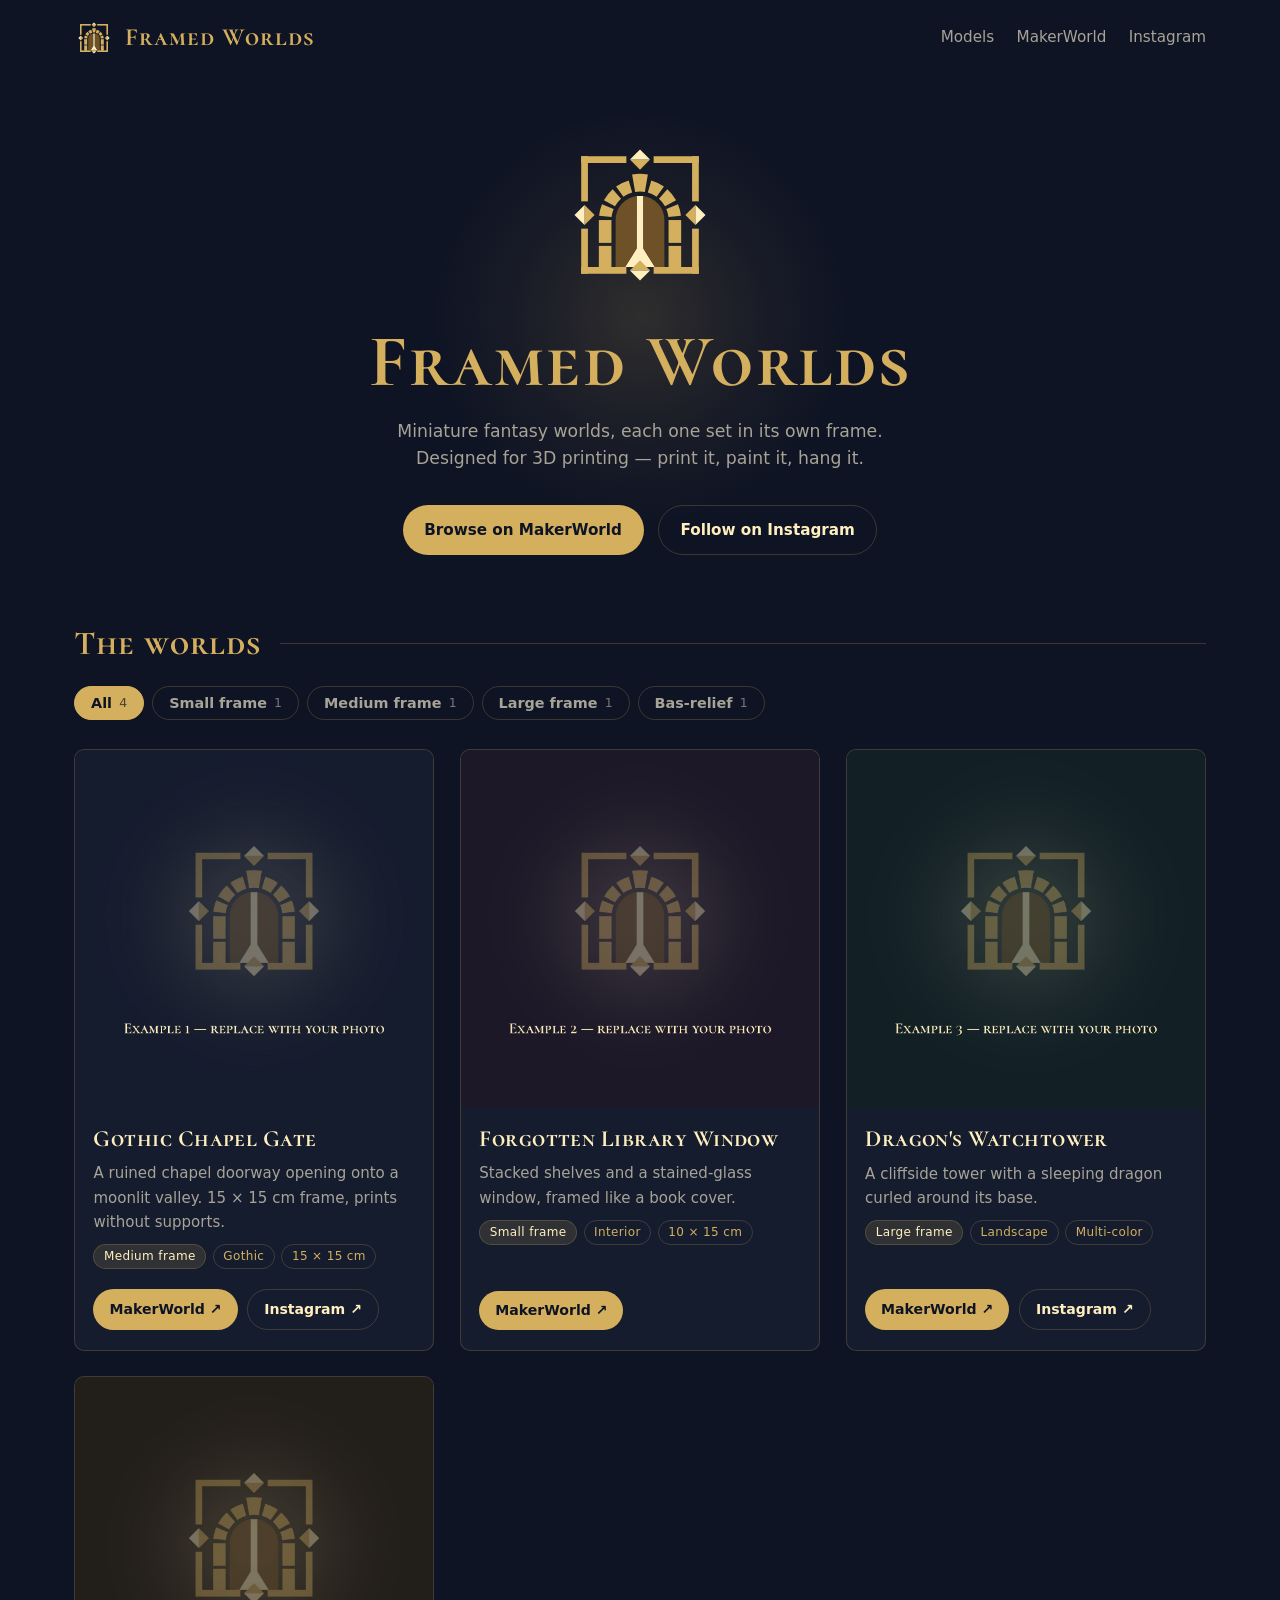
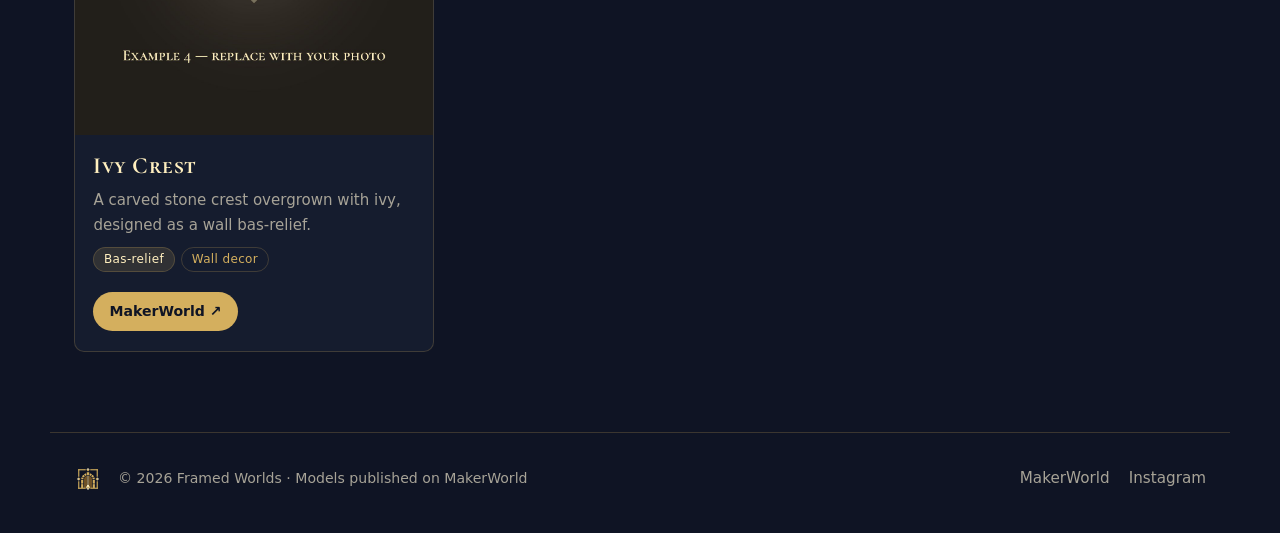
==== index.html @ 272e2575 "Add files via upload" ====
<!DOCTYPE html>
<html lang="en">
<head>
  <meta charset="utf-8">
  <meta name="viewport" content="width=device-width, initial-scale=1">
  <title>Framed Worlds — 3D printable framed fantasy dioramas</title>
  <meta name="description" content="Miniature fantasy worlds set in their own frames. 3D printable models available on MakerWorld.">
  <meta name="theme-color" content="#0F1424">

  <!-- Domaine du site (aperçus de liens partagés) -->
  <link rel="canonical" href="https://framedworlds.com/">
  <meta property="og:url" content="https://framedworlds.com/">
  <meta property="og:image" content="https://framedworlds.com/assets/og-image.png">

  <meta property="og:type" content="website">
  <meta property="og:title" content="Framed Worlds">
  <meta property="og:description" content="Miniature fantasy worlds set in their own frames. 3D printable models on MakerWorld.">
  <meta property="og:image:width" content="1200">
  <meta property="og:image:height" content="630">
  <meta name="twitter:card" content="summary_large_image">

  <link rel="icon" href="assets/favicon.svg" type="image/svg+xml">
  <link rel="apple-touch-icon" href="assets/apple-touch-icon.png">
  <link rel="preload" href="assets/fonts/cormorant-sc-700.woff2" as="font" type="font/woff2" crossorigin>
  <link rel="stylesheet" href="styles.css">
</head>
<body>
  <a class="skip" href="#models">Skip to models</a>

  <header class="site-header">
    <a class="brand" href="./" aria-label="Framed Worlds — home">
      <img src="assets/icon.svg" alt="" width="40" height="40">
      <span>Framed Worlds</span>
    </a>
    <nav aria-label="Main">
      <a href="#models">Models</a>
      <a data-link="makerworld" href="#" target="_blank" rel="noopener">MakerWorld</a>
      <a data-link="instagram" href="#" target="_blank" rel="noopener">Instagram</a>
    </nav>
  </header>

  <main>
    <section class="hero">
      <div class="hero-glow" aria-hidden="true"></div>
      <img class="hero-icon" src="assets/icon.svg" alt="" width="168" height="168">
      <h1>Framed Worlds</h1>
      <p class="tagline">Miniature fantasy worlds, each one set in its own frame.<br>
        Designed for 3D printing — print it, paint it, hang it.</p>
      <div class="actions">
        <a class="btn btn-primary" data-link="makerworld" href="#" target="_blank" rel="noopener">Browse on MakerWorld</a>
        <a class="btn btn-ghost" data-link="instagram" href="#" target="_blank" rel="noopener">Follow on Instagram</a>
      </div>
    </section>

    <section id="models" class="models" aria-labelledby="models-title">
      <div class="section-head">
        <h2 id="models-title">The worlds</h2>
        <span class="rule" aria-hidden="true"></span>
      </div>
      <div id="filters" class="filters" role="group" aria-label="Filter by category" hidden></div>
      <div id="grid" class="grid" aria-live="polite">
        <p class="status">Loading…</p>
      </div>
    </section>
  </main>

  <footer class="site-footer">
    <img src="assets/icon.svg" alt="" width="28" height="28">
    <p>© <span id="year">2026</span> Framed Worlds · Models published on MakerWorld</p>
    <nav aria-label="Footer">
      <a data-link="makerworld" href="#" target="_blank" rel="noopener">MakerWorld</a>
      <a data-link="instagram" href="#" target="_blank" rel="noopener">Instagram</a>
    </nav>
  </footer>

  <script src="app.js" defer></script>
</body>
</html>
---- styles.css ----
/* Framed Worlds — palette tirée du logo */
@font-face {
  font-family: "Cormorant SC";
  src: url("assets/fonts/cormorant-sc-600.woff2") format("woff2");
  font-weight: 600;
  font-display: swap;
}
@font-face {
  font-family: "Cormorant SC";
  src: url("assets/fonts/cormorant-sc-700.woff2") format("woff2");
  font-weight: 700;
  font-display: swap;
}

:root {
  --night: #0F1424;
  --surface: #151C2E;
  --surface-2: #1B2338;
  --gold: #D4AF5E;
  --light: #FFEFBF;
  --bronze: #6E5126;
  --text: #ECE6D6;
  --muted: #A7A397;
  --line: rgba(212, 175, 94, 0.22);
  --radius: 10px;
  --display: "Cormorant SC", "Cormorant Garamond", Georgia, serif;
  --body: system-ui, -apple-system, "Segoe UI", Roboto, "Helvetica Neue", Arial, sans-serif;
}

*, *::before, *::after { box-sizing: border-box; }
html { scroll-behavior: smooth; }
body {
  margin: 0;
  background: var(--night);
  color: var(--text);
  font: 400 1rem/1.6 var(--body);
  -webkit-font-smoothing: antialiased;
}
img { max-width: 100%; display: block; }
a { color: var(--light); }
a:focus-visible, button:focus-visible {
  outline: 2px solid var(--light);
  outline-offset: 3px;
  border-radius: 4px;
}

.skip {
  position: absolute; left: -999px; top: 0;
  background: var(--gold); color: var(--night); padding: .5rem 1rem; z-index: 10;
}
.skip:focus { left: 1rem; top: 1rem; }

/* Header */
.site-header {
  display: flex; align-items: center; justify-content: space-between; gap: 1rem;
  max-width: 1180px; margin: 0 auto; padding: 1.1rem 1.5rem;
}
.brand {
  display: flex; align-items: center; gap: .7rem;
  color: var(--gold); text-decoration: none;
  font: 700 1.55rem/1 var(--display); letter-spacing: .04em;
}
.site-header nav { display: flex; gap: 1.4rem; }
.site-header nav a, .site-footer nav a {
  color: var(--muted); text-decoration: none; font-size: .95rem;
  transition: color .15s;
}
.site-header nav a:hover, .site-footer nav a:hover { color: var(--light); }

/* Hero */
.hero {
  position: relative; overflow: hidden;
  text-align: center;
  padding: 3.5rem 1.5rem 4.5rem;
}
.hero-glow {
  position: absolute; left: 50%; top: 2rem; width: 420px; height: 420px;
  transform: translateX(-50%);
  background: radial-gradient(circle, rgba(212, 175, 94, .16) 0%, rgba(212, 175, 94, .05) 42%, transparent 70%);
  pointer-events: none;
}
.hero-icon { position: relative; margin: 0 auto 1.6rem; width: 168px; height: 168px; }
.hero h1 {
  position: relative; margin: 0;
  font: 700 clamp(2.6rem, 7vw, 4.6rem)/1 var(--display);
  color: var(--gold); letter-spacing: .03em;
}
.tagline {
  position: relative; max-width: 38rem; margin: 1.2rem auto 2rem;
  color: var(--muted); font-size: 1.08rem;
}
.actions { position: relative; display: flex; gap: .9rem; justify-content: center; flex-wrap: wrap; }

.btn {
  display: inline-flex; align-items: center; justify-content: center;
  padding: .75rem 1.35rem; border-radius: 999px;
  font-weight: 600; font-size: .95rem; text-decoration: none;
  transition: transform .15s, background .15s, color .15s, border-color .15s;
}
.btn-primary { background: var(--gold); color: var(--night); }
.btn-primary:hover { background: var(--light); }
.btn-ghost { border: 1px solid var(--line); color: var(--light); }
.btn-ghost:hover { border-color: var(--gold); }
.btn-sm { padding: .5rem 1rem; font-size: .88rem; }

/* Models */
.models { max-width: 1180px; margin: 0 auto; padding: 0 1.5rem 5rem; }
.section-head { display: flex; align-items: center; gap: 1.2rem; margin-bottom: 2rem; }
.section-head h2 {
  margin: 0; font: 700 2.1rem/1 var(--display); color: var(--gold); letter-spacing: .03em;
}
.rule { flex: 1; height: 1px; background: var(--line); }

.filters { display: flex; flex-wrap: wrap; gap: .5rem; margin: -.4rem 0 1.8rem; }
.chip {
  display: inline-flex; align-items: center; gap: .45rem;
  font: 600 .9rem/1 var(--body); color: var(--muted);
  background: transparent; border: 1px solid var(--line); border-radius: 999px;
  padding: .55rem 1rem; cursor: pointer;
  transition: color .15s, border-color .15s, background .15s;
}
.chip:hover { color: var(--light); border-color: var(--gold); }
.chip[aria-pressed="true"] { background: var(--gold); border-color: var(--gold); color: var(--night); }
.chip .count { font-weight: 500; font-size: .78rem; opacity: .7; }

.grid {
  display: grid; gap: 1.6rem;
  grid-template-columns: repeat(auto-fill, minmax(300px, 1fr));
}
.status { color: var(--muted); grid-column: 1 / -1; }
.status code { color: var(--light); }

.card {
  display: flex; flex-direction: column;
  background: var(--surface);
  border: 1px solid var(--line);
  border-radius: var(--radius);
  overflow: hidden;
  transition: transform .2s, border-color .2s, box-shadow .2s;
}
.card:hover {
  transform: translateY(-3px);
  border-color: rgba(212, 175, 94, .5);
  box-shadow: 0 14px 30px -18px rgba(0, 0, 0, .8);
}
.card-media { display: block; aspect-ratio: 1 / 1; background: var(--surface-2) url("assets/icon.svg") center / 34% no-repeat; }
.card-media img { width: 100%; height: 100%; object-fit: cover; }
.card-media.missing img { display: none; }
.card-body { display: flex; flex-direction: column; gap: .55rem; padding: 1.1rem 1.15rem 1.25rem; flex: 1; }
.card h3 { margin: 0; font: 700 1.45rem/1.15 var(--display); color: var(--light); letter-spacing: .02em; }
.card p { margin: 0; color: var(--muted); font-size: .94rem; }
.tags { display: flex; flex-wrap: wrap; gap: .4rem; margin: .1rem 0 0; padding: 0; list-style: none; }
.tags li {
  font-size: .75rem; letter-spacing: .03em; color: var(--gold);
  border: 1px solid var(--line); border-radius: 999px; padding: .12rem .6rem;
}
.tags li.cat { background: rgba(212, 175, 94, .14); color: var(--light); }
.card-actions { display: flex; gap: .6rem; flex-wrap: wrap; margin-top: auto; padding-top: .7rem; }

/* Footer */
.site-footer {
  display: flex; align-items: center; gap: 1rem; flex-wrap: wrap;
  max-width: 1180px; margin: 0 auto; padding: 2rem 1.5rem 2.5rem;
  border-top: 1px solid var(--line);
  color: var(--muted); font-size: .88rem;
}
.site-footer p { margin: 0; flex: 1; }
.site-footer nav { display: flex; gap: 1.2rem; }

@media (max-width: 600px) {
  .site-header { padding: 1rem; }
  .brand span { display: none; }
  .site-header nav { gap: 1rem; }
  .hero { padding: 2rem 1.2rem 3.5rem; }
  .hero-icon { width: 128px; height: 128px; }
  .models { padding: 0 1rem 4rem; }
  .grid { grid-template-columns: 1fr; }
  .filters { gap: .4rem; }
  .chip { font-size: .84rem; padding: .5rem .8rem; gap: .35rem; }
  .site-footer { flex-direction: column; text-align: center; gap: .8rem; }
  .site-footer p { flex: none; }
}

@media (prefers-reduced-motion: reduce) {
  html { scroll-behavior: auto; }
  .card, .btn, .chip { transition: none; }
  .card:hover { transform: none; }
}
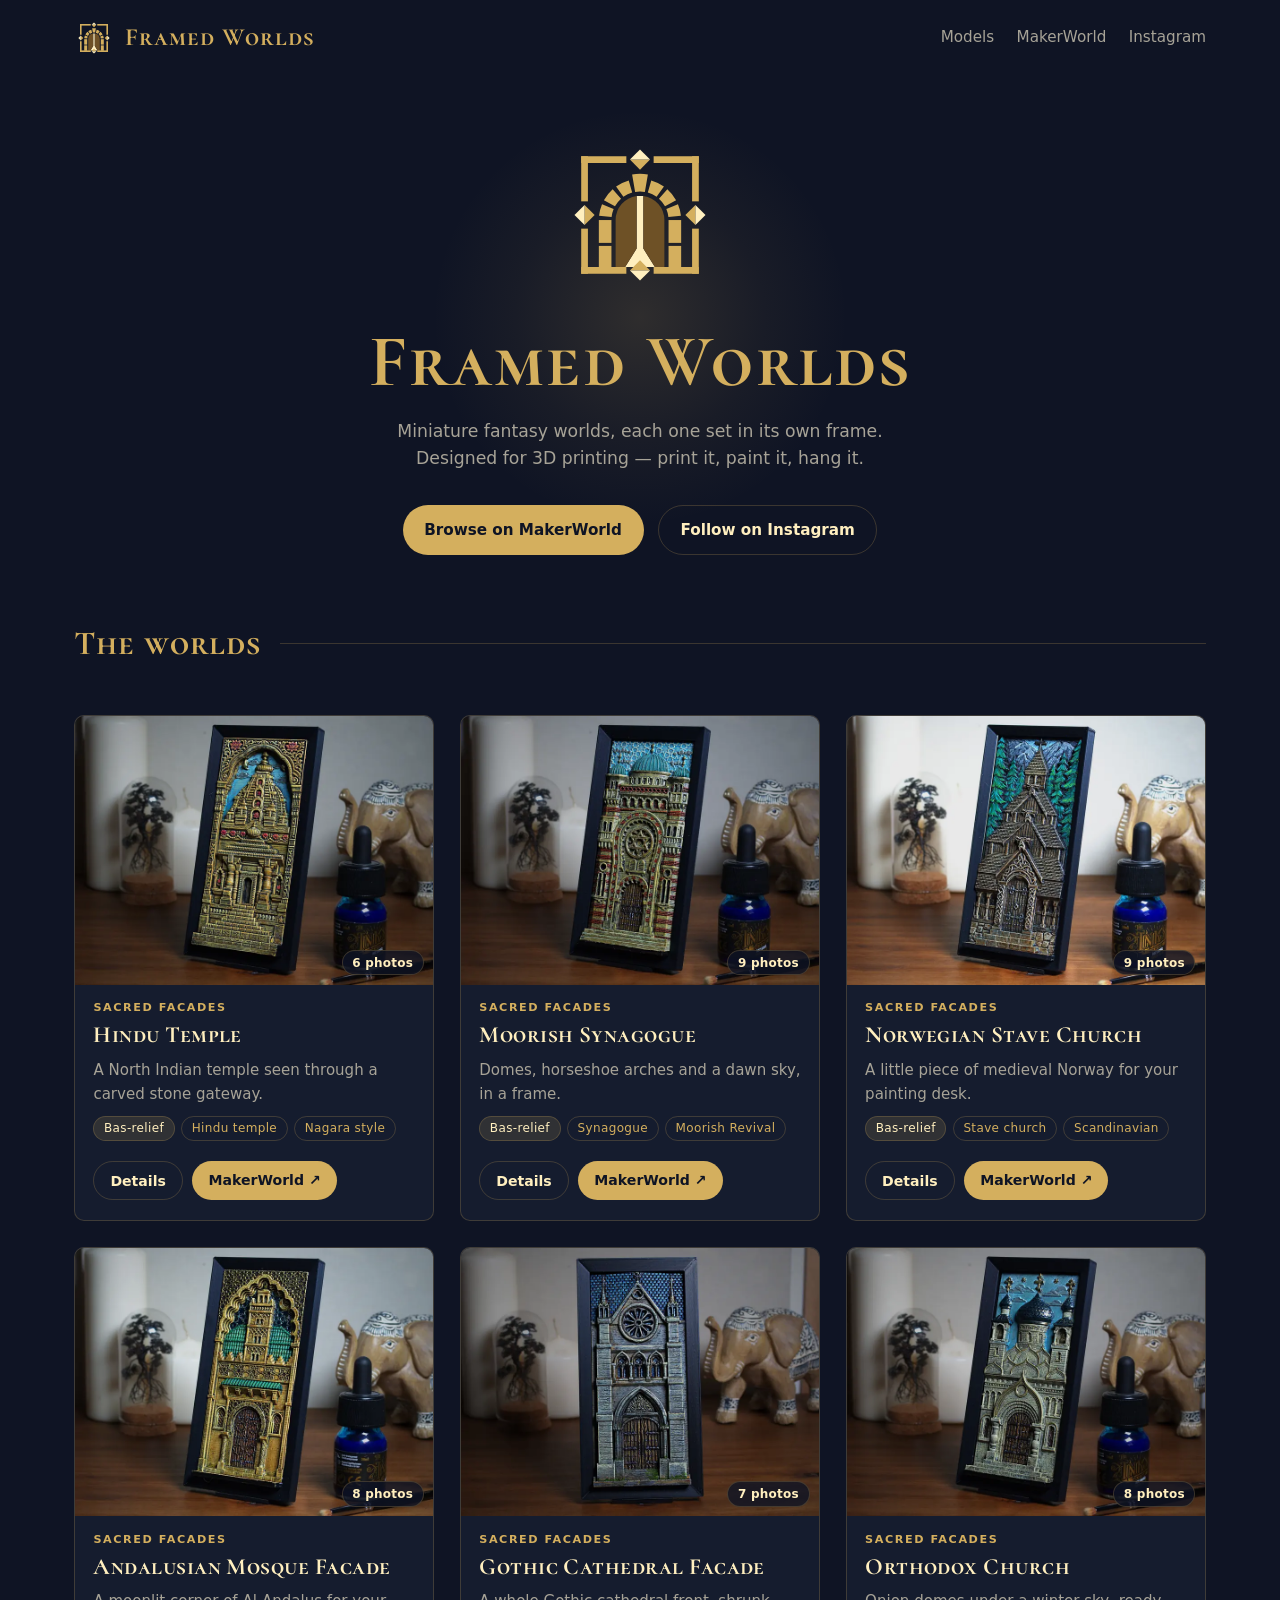
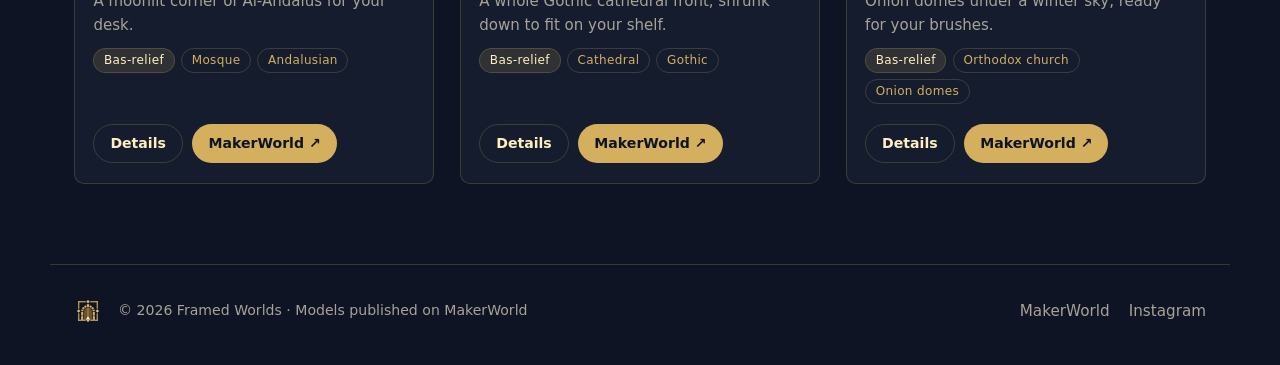
==== commit ec73f3f9: "Add robots.txt and sitemap, align page title and description with the bas-relief collection Co-Autho" ====
--- a/index.html
+++ b/index.html
@@ -3,8 +3,8 @@
 <head>
   <meta charset="utf-8">
   <meta name="viewport" content="width=device-width, initial-scale=1">
-  <title>Framed Worlds — 3D printable framed fantasy dioramas</title>
-  <meta name="description" content="Miniature fantasy worlds set in their own frames. 3D printable models available on MakerWorld.">
+  <title>Framed Worlds — 3D printable framed bas-reliefs to paint</title>
+  <meta name="description" content="Framed bas-relief dioramas designed for 3D printing and painting: Gothic cathedral, Norwegian stave church, Moorish synagogue and more. Free files on MakerWorld.">
   <meta name="theme-color" content="#0F1424">
 
   <!-- Domaine du site (aperçus de liens partagés) -->
@@ -14,7 +14,7 @@
 
   <meta property="og:type" content="website">
   <meta property="og:title" content="Framed Worlds">
-  <meta property="og:description" content="Miniature fantasy worlds set in their own frames. 3D printable models on MakerWorld.">
+  <meta property="og:description" content="Framed bas-relief dioramas to 3D print and paint. Free files on MakerWorld.">
   <meta property="og:image:width" content="1200">
   <meta property="og:image:height" content="630">
   <meta name="twitter:card" content="summary_large_image">
--- a/styles.css
+++ b/styles.css
@@ -92,6 +92,7 @@
 .actions { position: relative; display: flex; gap: .9rem; justify-content: center; flex-wrap: wrap; }
 
 .btn {
+  border: 0; background: none; font-family: var(--body); cursor: pointer;
   display: inline-flex; align-items: center; justify-content: center;
   padding: .75rem 1.35rem; border-radius: 999px;
   font-weight: 600; font-size: .95rem; text-decoration: none;
@@ -143,9 +144,23 @@
   border-color: rgba(212, 175, 94, .5);
   box-shadow: 0 14px 30px -18px rgba(0, 0, 0, .8);
 }
-.card-media { display: block; aspect-ratio: 1 / 1; background: var(--surface-2) url("assets/icon.svg") center / 34% no-repeat; }
-.card-media img { width: 100%; height: 100%; object-fit: cover; }
+.card-media {
+  position: relative; display: block; width: 100%; padding: 0; border: 0; cursor: zoom-in;
+  aspect-ratio: 4 / 3; overflow: hidden;
+  background: var(--surface-2) url("assets/icon.svg") center / 30% no-repeat;
+}
+.card-media img { width: 100%; height: 100%; object-fit: cover; transition: transform .35s; }
+.card:hover .card-media img { transform: scale(1.03); }
 .card-media.missing img { display: none; }
+.card-media .count {
+  position: absolute; right: .6rem; bottom: .6rem;
+  font: 600 .75rem/1 var(--body); letter-spacing: .02em; color: var(--light);
+  background: rgba(15, 20, 36, .78); border: 1px solid var(--line); border-radius: 999px; padding: .35rem .6rem;
+}
+.eyebrow {
+  margin: 0; font: 600 .72rem/1 var(--body); letter-spacing: .14em; text-transform: uppercase; color: var(--gold);
+}
+.card .eyebrow { color: var(--gold); font-size: .7rem; }
 .card-body { display: flex; flex-direction: column; gap: .55rem; padding: 1.1rem 1.15rem 1.25rem; flex: 1; }
 .card h3 { margin: 0; font: 700 1.45rem/1.15 var(--display); color: var(--light); letter-spacing: .02em; }
 .card p { margin: 0; color: var(--muted); font-size: .94rem; }
@@ -166,6 +181,68 @@
 }
 .site-footer p { margin: 0; flex: 1; }
 .site-footer nav { display: flex; gap: 1.2rem; }
+
+
+/* Viewer (photo gallery + details) */
+html.modal-open { overflow: hidden; }
+.viewer {
+  width: min(1180px, calc(100vw - 2rem)); max-width: none;
+  height: min(820px, calc(100vh - 2rem)); max-height: none;
+  margin: auto; padding: 0; border: 1px solid var(--line); border-radius: 14px;
+  background: var(--night); color: var(--text); overflow: hidden;
+}
+.viewer::backdrop { background: rgba(6, 9, 18, .82); backdrop-filter: blur(3px); }
+.viewer-shell { display: grid; grid-template-columns: minmax(0, 1.45fr) minmax(300px, 1fr); grid-template-rows: minmax(0, 1fr); height: 100%; }
+.viewer-gallery { display: flex; flex-direction: column; min-width: 0; min-height: 0; background: #0A0E1A; }
+.viewer-stage { position: relative; flex: 1; min-height: 0; display: flex; align-items: center; justify-content: center; }
+.viewer-stage img { width: 100%; height: 100%; object-fit: contain; }
+.viewer-nav {
+  position: absolute; top: 50%; transform: translateY(-50%);
+  width: 44px; height: 44px; border-radius: 50%; border: 1px solid var(--line);
+  background: rgba(15, 20, 36, .75); color: var(--light); font: 400 1.9rem/1 var(--display); cursor: pointer;
+  display: flex; align-items: center; justify-content: center; padding-bottom: 4px;
+}
+.viewer-nav:hover { border-color: var(--gold); background: rgba(15, 20, 36, .95); }
+.viewer-nav.prev { left: .8rem; }
+.viewer-nav.next { right: .8rem; }
+.viewer-meta { display: flex; justify-content: space-between; gap: 1rem; padding: .6rem 1rem 0; font-size: .85rem; color: var(--muted); }
+.viewer-meta p { margin: 0; }
+.viewer-thumbs { display: flex; gap: .5rem; overflow-x: auto; padding: .7rem 1rem 1rem; scrollbar-width: thin; }
+.viewer-thumbs button {
+  flex: none; width: 72px; height: 54px; padding: 0; border: 2px solid transparent; border-radius: 6px;
+  overflow: hidden; background: var(--surface-2); cursor: pointer; opacity: .6; transition: opacity .15s, border-color .15s;
+}
+.viewer-thumbs button img { width: 100%; height: 100%; object-fit: cover; }
+.viewer-thumbs button:hover { opacity: 1; }
+.viewer-thumbs button[aria-current="true"] { border-color: var(--gold); opacity: 1; }
+.viewer-info { min-height: 0; overflow-y: auto; padding: 2rem 1.8rem 1.8rem; border-left: 1px solid var(--line); outline: none; }
+.viewer-info .eyebrow { margin: 0; color: var(--gold); font-size: .72rem; }
+.viewer-info h2 { margin: .5rem 0 .8rem; font: 700 2rem/1.05 var(--display); color: var(--gold); letter-spacing: .02em; }
+.viewer-info p { margin: 0 0 .9rem; color: var(--muted); font-size: .95rem; }
+.viewer-info .lead { color: var(--light); font-size: 1.05rem; }
+.specs { margin: 1.2rem 0; padding: 0; border-top: 1px solid var(--line); }
+.specs div { display: grid; grid-template-columns: 7.5rem 1fr; gap: .8rem; padding: .55rem 0; border-bottom: 1px solid var(--line); }
+.specs dt { color: var(--gold); font-size: .8rem; letter-spacing: .04em; text-transform: uppercase; padding-top: .1rem; }
+.specs dd { margin: 0; font-size: .92rem; }
+.viewer-actions { display: flex; flex-wrap: wrap; gap: .6rem; margin-top: 1.3rem; }
+.extra-links { list-style: none; margin: .9rem 0 0; padding: 0; font-size: .9rem; }
+.extra-links a { color: var(--light); text-decoration-color: var(--line); text-underline-offset: 3px; }
+.extra-links a:hover { text-decoration-color: var(--gold); }
+.viewer-close {
+  position: absolute; top: .7rem; right: .7rem; z-index: 2;
+  width: 40px; height: 40px; border-radius: 50%; border: 1px solid var(--line);
+  background: rgba(15, 20, 36, .85); color: var(--light); font: 400 1.6rem/1 var(--body); cursor: pointer;
+}
+.viewer-close:hover { border-color: var(--gold); }
+
+@media (max-width: 860px) {
+  .viewer { width: 100vw; height: 100dvh; max-height: none; border-radius: 0; border: 0; }
+  .viewer-shell { grid-template-columns: 1fr; grid-template-rows: auto auto; height: 100%; overflow-y: auto; }
+  .viewer-stage { flex: none; }
+  .viewer-stage img { height: auto; max-height: 62vh; aspect-ratio: 4 / 3; }
+  .viewer-info { border-left: 0; border-top: 1px solid var(--line); overflow: visible; padding: 1.4rem 1.2rem 2rem; }
+  .viewer-nav { width: 38px; height: 38px; }
+}
 
 @media (max-width: 600px) {
   .site-header { padding: 1rem; }
@@ -183,6 +260,7 @@
 
 @media (prefers-reduced-motion: reduce) {
   html { scroll-behavior: auto; }
-  .card, .btn, .chip { transition: none; }
+  .card, .btn, .chip, .card-media img, .viewer-thumbs button { transition: none; }
+  .card:hover .card-media img { transform: none; }
   .card:hover { transform: none; }
 }
